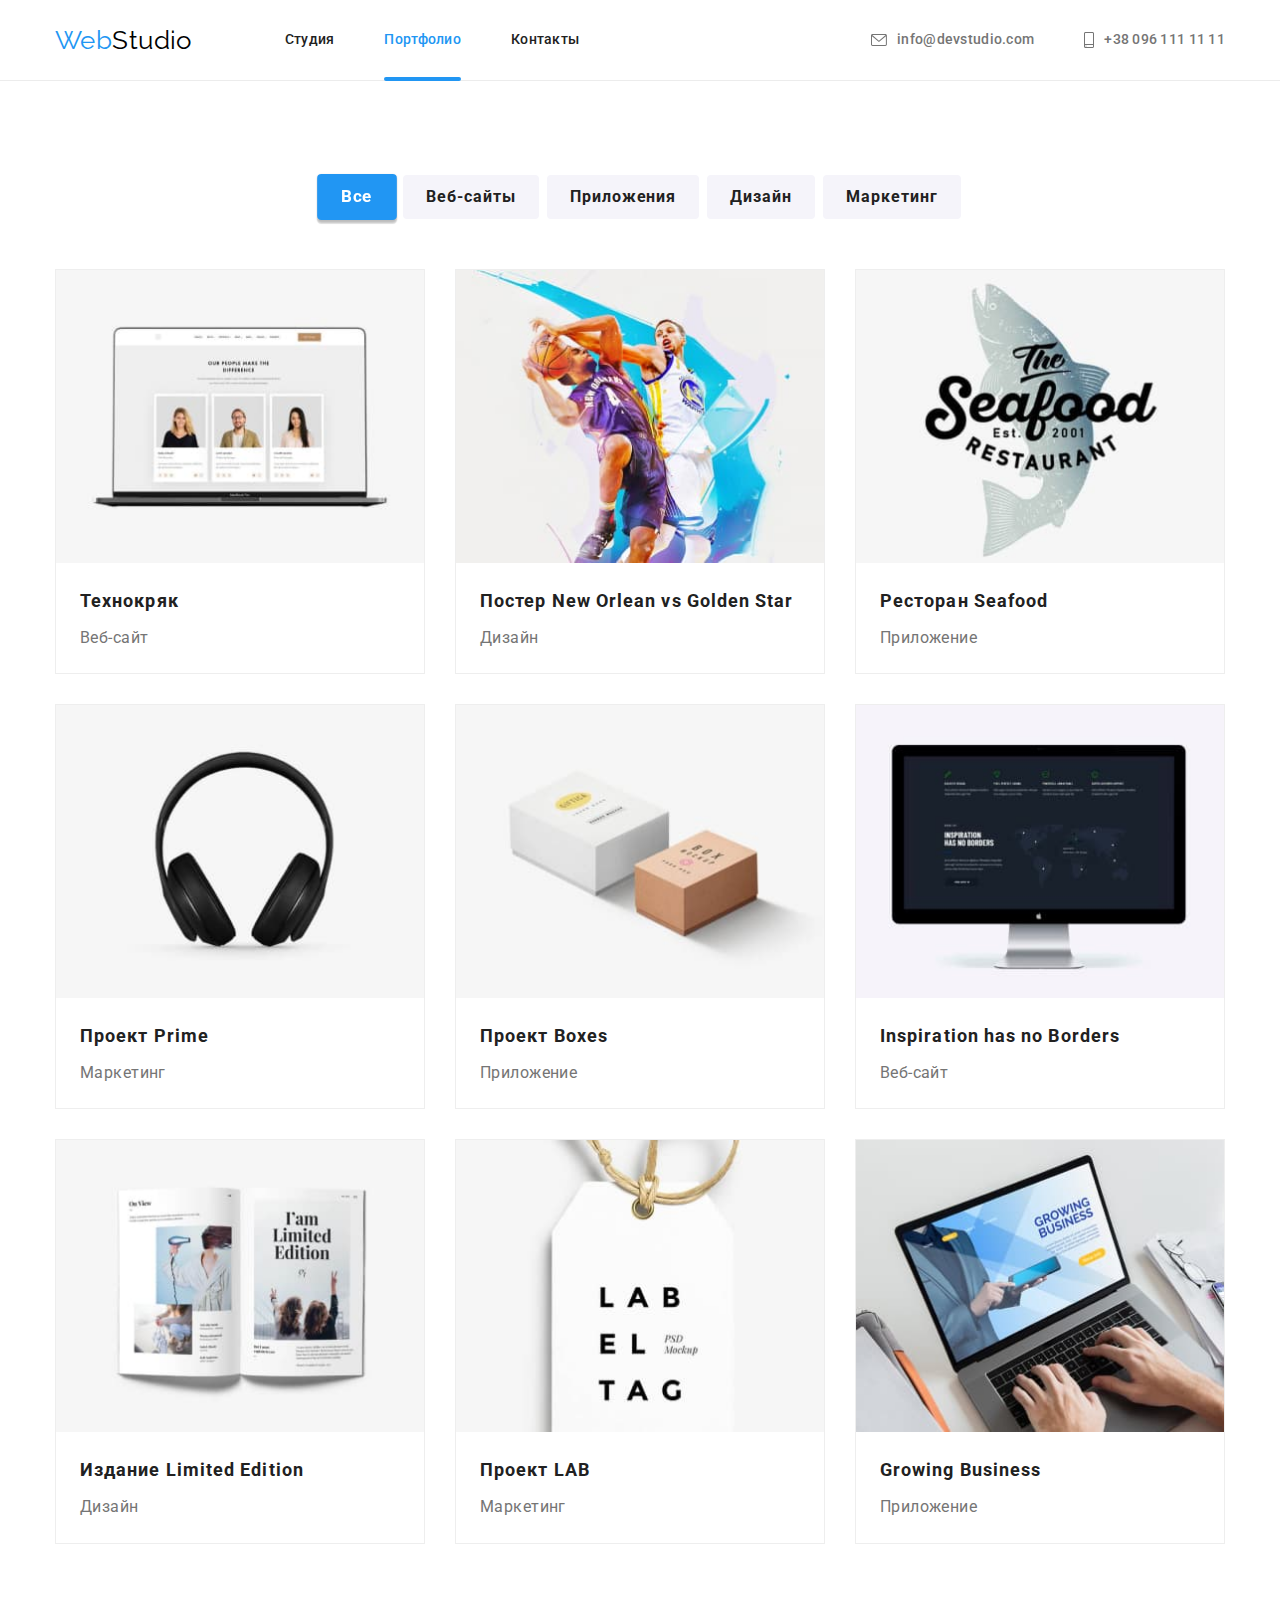
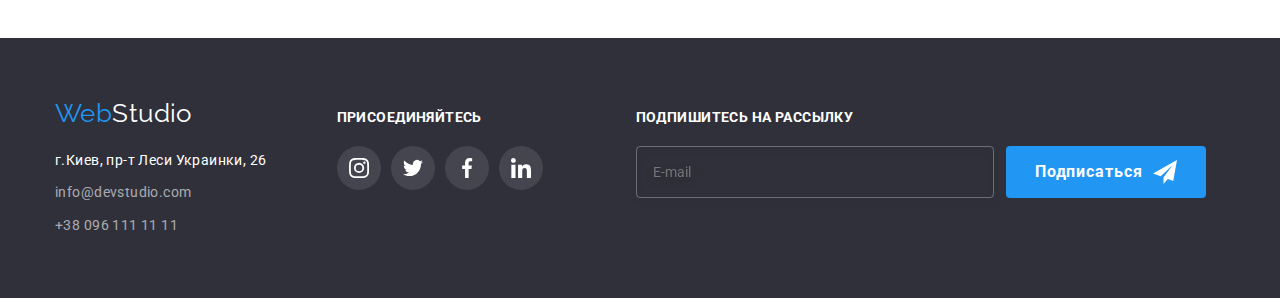
==== portfolio.html @ cf63a168 "Initial commit" ====
<!DOCTYPE html>
<html lang="ru">
  <head>
    <meta charset="UTF-8" />
    <meta http-equiv="X-UA-Compatible" content="IE=edge" />
    <meta name="viewport" content="width=device-width, initial-scale=1.0" />
    <title>Портфолио</title>
    <link rel="preconnect" href="https://fonts.googleapis.com" />
    <link rel="preconnect" href="https://fonts.gstatic.com" crossorigin />
    <link
      href="https://fonts.googleapis.com/css2?family=Raleway:wght@700&family=Roboto:wght@400;500;700;900&display=swap"
      rel="stylesheet"
    />
    <link
      rel="stylesheet"
      href="https://cdnjs.cloudflare.com/ajax/libs/modern-normalize/1.1.0/modern-normalize.min.css"
    />
    <link rel="stylesheet" href="./css/styles.css" />
  </head>

  <body>
    <!--Шапка сайта-->
    <header class="header">
      <div class="container main-block">
        <nav class="nav">
          <a href="" class="logo-header link">
            <span class="logo-web">Web</span>Studio
          </a>

          <ul class="site-nav list">
            <li class="item">
              <a href="./index.html" class="link header-link">Студия</a>
            </li>
            <li class="item">
              <a href="" class="link current header-link">Портфолио</a>
            </li>
            <li class="item">
              <a href="" class="link header-link">Контакты</a>
            </li>
          </ul>
        </nav>

        <ul class="contacts-header list">
          <li class="contacts-item item">
            <a href="mailto:info@devstudio.com" class="link">
              <svg class="icon-mailto" width="16" height="12">
                <use href="./images/icon-svg/icons.svg#icon-mailto"></use>
              </svg>

              info@devstudio.com</a
            >
          </li>
          <li class="contacts-item item">
            <a href="tel:+380961111111" class="link">
              <svg class="icon-smartphone" width="10" height="16">
                <use href="./images/icon-svg/icons.svg#icon-smartphone"></use>
              </svg>

              +38 096 111 11 11</a
            >
          </li>
        </ul>
      </div>
    </header>
    <!-- Main -->
    <main>
      <section class="section">
        <div class="container">
          <h1 class="visually-hidden">Портфолио</h1>
          <ul class="btn-list list">
            <li class="item">
              <button type="button" class="btn current">Все</button>
            </li>
            <li class="item">
              <button type="button" class="btn">Веб-сайты</button>
            </li>
            <li class="item">
              <button type="button" class="btn">Приложения</button>
            </li>
            <li class="item">
              <button type="button" class="btn">Дизайн</button>
            </li>
            <li class="item">
              <button type="button" class="btn">Маркетинг</button>
            </li>
          </ul>

          <ul class="work-list list">
            <li class="work-item">
              <a href="" class="link">
                <div class="work-thumb">
                  <img
                    src="./images/images-page2/img1.jpg"
                    alt="Изображение сайта на экране ноутбука"
                  />
                  <div class="thumb-text-box">
                    <p class="work-thumb-text">
                      Ресурс предлагает комплексные предложения с разным уровнем
                      функционала и сервисов. Все это позволит посетителю
                      получить исчерпывающие сведения о компании или частном
                      лице.
                    </p>
                  </div>
                </div>
                <h3 class="title">Технокряк</h3>
                <p class="text">Веб-сайт</p>
              </a>
            </li>
            <li class="work-item">
              <a href="" class="link">
                <div class="work-thumb">
                  <img
                    src="./images/images-page2/img2.jpg"
                    alt="Два парня играют в баскетбол"
                  />
                  <div class="thumb-text-box">
                    <p class="work-thumb-text">
                      Ресурс предлагает комплексные предложения с разным уровнем
                      функционала и сервисов. Все это позволит посетителю
                      получить исчерпывающие сведения о компании или частном
                      лице.
                    </p>
                  </div>
                </div>
                <h3 class="title">Постер New Orlean vs Golden Star</h3>
                <p class="text">Дизайн</p>
              </a>
            </li>
            <li class="work-item">
              <a href="" class="link">
                <div class="work-thumb">
                  <img
                    src="./images/images-page2/img3.jpg"
                    alt="Название ресторана на фоне рыбы"
                  />
                  <div class="thumb-text-box">
                    <p class="work-thumb-text">
                      Ресурс предлагает комплексные предложения с разным уровнем
                      функционала и сервисов. Все это позволит посетителю
                      получить исчерпывающие сведения о компании или частном
                      лице.
                    </p>
                  </div>
                </div>
                <h3 class="title">Ресторан Seafood</h3>
                <p class="text">Приложение</p>
              </a>
            </li>
            <li class="work-item">
              <a href="" class="link">
                <div class="work-thumb">
                  <img
                    src="./images/images-page2/img4.jpg"
                    alt="Картинка наушников"
                  />
                  <div class="thumb-text-box">
                    <p class="work-thumb-text">
                      Ресурс предлагает комплексные предложения с разным уровнем
                      функционала и сервисов. Все это позволит посетителю
                      получить исчерпывающие сведения о компании или частном
                      лице.
                    </p>
                  </div>
                </div>
                <h3 class="title">Проект Prime</h3>
                <p class="text">Маркетинг</p>
              </a>
            </li>
            <li class="work-item">
              <a href="" class="link">
                <div class="work-thumb">
                  <img src="./images/images-page2/img5.jpg" alt="Две коробки" />
                  <div class="thumb-text-box">
                    <p class="work-thumb-text">
                      Ресурс предлагает комплексные предложения с разным уровнем
                      функционала и сервисов. Все это позволит посетителю
                      получить исчерпывающие сведения о компании или частном
                      лице.
                    </p>
                  </div>
                </div>
                <h3 class="title">Проект Boxes</h3>
                <p class="text">Приложение</p>
              </a>
            </li>
            <li class="work-item">
              <a href="" class="link">
                <div class="work-thumb">
                  <img
                    src="./images/images-page2/img6.jpg"
                    alt="Изображение монитора"
                  />
                  <div class="thumb-text-box">
                    <p class="work-thumb-text">
                      Ресурс предлагает комплексные предложения с разным уровнем
                      функционала и сервисов. Все это позволит посетителю
                      получить исчерпывающие сведения о компании или частном
                      лице.
                    </p>
                  </div>
                </div>
                <h3 class="title">Inspiration has no Borders</h3>
                <p class="text">Веб-сайт</p>
              </a>
            </li>
            <li class="work-item">
              <a href="" class="link">
                <div class="work-thumb">
                  <img
                    src="./images/images-page2/img7.jpg"
                    alt="Книга в развернутом виде"
                  />
                  <div class="thumb-text-box">
                    <p class="work-thumb-text">
                      Ресурс предлагает комплексные предложения с разным уровнем
                      функционала и сервисов. Все это позволит посетителю
                      получить исчерпывающие сведения о компании или частном
                      лице.
                    </p>
                  </div>
                </div>
                <h3 class="title">Издание Limited Edition</h3>
                <p class="text">Дизайн</p>
              </a>
            </li>
            <li class="work-item">
              <a href="" class="link">
                <div class="work-thumb">
                  <img
                    src="./images/images-page2/img8.jpg"
                    alt="Картонная бирка"
                  />
                  <div class="thumb-text-box">
                    <p class="work-thumb-text">
                      Ресурс предлагает комплексные предложения с разным уровнем
                      функционала и сервисов. Все это позволит посетителю
                      получить исчерпывающие сведения о компании или частном
                      лице.
                    </p>
                  </div>
                </div>
                <h3 class="title">Проект LAB</h3>
                <p class="text">Маркетинг</p>
              </a>
            </li>
            <li class="work-item">
              <a href="" class="link">
                <div class="work-thumb">
                  <img
                    src="./images/images-page2/img9.jpg"
                    alt="Мужские руки набирают текст на клавиатуре компьютера"
                  />
                  <div class="thumb-text-box">
                    <p class="work-thumb-text">
                      Ресурс предлагает комплексные предложения с разным уровнем
                      функционала и сервисов. Все это позволит посетителю
                      получить исчерпывающие сведения о компании или частном
                      лице.
                    </p>
                  </div>
                </div>
                <h3 class="title">Growing Business</h3>
                <p class="text">Приложение</p>
              </a>
            </li>
          </ul>
        </div>
      </section>
    </main>
    <!--Подвал сайта-->

    <footer class="section footer">
      <div class="container footer-container">
        <div class="address-block">
          <a href="" class="logo-footer link"
            ><span class="logo-web">Web</span>Studio</a
          >

          <!-- ADDRESS -->

          <address>
            <ul class="address-list list">
              <li class="item address">
                <a
                  href="https://goo.gl/maps/piqngm7oDQpEDh6u6"
                  target="_blank"
                  rel="noopener nofollow noreferrer"
                  class="link"
                  >г.Киев, пр-т Леси Украинки, 26</a
                >
              </li>
              <li class="item contacts-footer">
                <a href="mailto:info@devstudio.com" class="link"
                  >info@devstudio.com</a
                >
              </li>
              <li class="item contacts-footer">
                <a href="tel:+380961111111" class="link">+38 096 111 11 11</a>
              </li>
            </ul>
          </address>
        </div>

        <!-- JOIN -->

        <div class="footer-box">
          <p class="footer-join">присоединяйтесь</p>
          <ul class="social-list list">
            <li class="social-item">
              <a
                href=""
                class="social-icon social-icon-bgc"
                aria-label="Ссылка на Instagram"
              >
                <svg class="icon icon-color">
                  <use href="./images/icon-svg/icons.svg#icon-instagram"></use>
                </svg>
              </a>
            </li>
            <li class="social-item">
              <a
                href=""
                class="social-icon social-icon-bgc"
                aria-label="Ссылка на Twitter"
              >
                <svg class="icon icon-color">
                  <use href="./images/icon-svg/icons.svg#icon-twitter"></use>
                </svg>
              </a>
            </li>
            <li class="social-item">
              <a
                href=""
                class="social-icon social-icon-bgc"
                aria-label="Ссылка на Facebook"
              >
                <svg class="icon icon-color">
                  <use href="./images/icon-svg/icons.svg#icon-facebook"></use>
                </svg>
              </a>
            </li>
            <li class="social-item">
              <a
                href=""
                class="social-icon social-icon-bgc"
                aria-label="Ссылка на Linkedin"
              >
                <svg class="icon icon-color">
                  <use href="./images/icon-svg/icons.svg#icon-linkedin"></use>
                </svg>
              </a>
            </li>
          </ul>
        </div>

        <!-- FORM -->

        <form class="form form-footer">
          <p class="footer-join">Подпишитесь на рассылку</p>
          <div class="form-footer-box">
            <label class="form-footer-label"></label>
            <input
              class="form-footer-input"
              type="email"
              name="email"
              placeholder="E-mail"
            />
            <button type="submit" class="button form-footer-button">
              Подписаться
              <svg class="form-footer-icon" width="24" height="24">
                <use href="./images/icon-svg/icons.svg#icon-telegram"></use>
              </svg>
            </button>
          </div>
        </form>
      </div>
    </footer>

    <!-- MODAL WINDOW -->

    <div class="backdrop is-hidden" data-modal>
      <div class="modal">
        <button data-modal-close class="modal-button">
          <svg class="modal-button-icon" width="18" height="18">
            <use href="./images/icon-svg/icons.svg#icon-close-black"></use>
          </svg>
        </button>
        <h2 class="modal-subtitle">Оставьте свои данные, мы вам перезвоним</h2>
        <form class="form form-registration">
          <div class="form-field">
            <label class="form-field-label" for="name"
              ><span class="form-field-span">Имя</span>
            </label>
            <div class="form-input-box">
              <input
                class="form-field-input"
                type="text"
                id="name"
                name="name"
              />
              <span class="form-input-icon">
                <svg width="18" height="18">
                  <use href="./images/icon-svg/icons.svg#icon-person"></use>
                </svg>
              </span>
            </div>
          </div>

          <div class="form-field">
            <label class="form-field-label" for="tel"
              ><span class="form-field-span">Телефон</span>
            </label>
            <div class="form-input-box">
              <input
                class="form-field-input"
                type="tel"
                id="tel"
                name="telephone"
              />
              <span class="form-input-icon">
                <svg width="18" height="18">
                  <use href="./images/icon-svg/icons.svg#icon-phone"></use>
                </svg>
              </span>
            </div>
          </div>

          <div class="form-field">
            <label class="form-field-label" for="email"
              ><span class="form-field-span">Почта</span>
            </label>
            <div class="form-input-box">
              <input
                class="form-field-input"
                type="email"
                id="email"
                name="email"
              />
              <span class="form-input-icon">
                <svg width="18" height="18">
                  <use href="./images/icon-svg/icons.svg#icon-email"></use>
                </svg>
              </span>
            </div>
          </div>

          <div class="form-field form-field-message">
            <label class="form-field-label" for="message">
              <span class="form-field-span">Комментарий</span>
            </label>
            <textarea
              class="form-field-textarea"
              id="messade"
              name="message"
              placeholder="Введите текст"
            ></textarea>
          </div>

          <div class="form-field-adreement">
            <input
              class="input"
              id="agreement"
              type="checkbox"
              value="agreement"
              name="agreement"
            />
            <label class="form-field-label" for="agreement">
              <span class="form-field-span" class="modal-form-agreement"
                >Соглашаюсь с рассылкой и принимаю
                <a href="" class="form-field-label-link">Условия договора</a>
              </span>
            </label>
          </div>

          <button type="submit" class="button form-registration-button">
            Отправить
          </button>
        </form>
      </div>
    </div>

    <script src="./js/form.js"></script>
  </body>
</html>
---- css/styles.css ----
/* Основной цвет текста #212121 */
/* Цвет логотипа черный #000000
Синий #2196F3 */
/* Вторичный цвет текста #757575 */
/* Акцентный цвет синий #2196F3 */
/* Белый цвет #FFFFFF */
/* Цвет номера и мейла в футере rgb(255, 255, 255, 0.6); */
/* Цвет бекграунда для button #F5F4FA */
/* Фон для главной секции страницы и футера #2F303A */
/* Бэкграунд цвет страницы #FFFFFF */
/* бэкграунд цвет секции Наша команда #F5F4FA */
html {
  box-sizing: border-box;
}
*,
*::after,
*::before {
  box-sizing: inherit;
}
/* Стили для обнуления верхних отступов у элементов */
h1,
h2,
h3,
h4,
h5,
h6,
p {
  margin-top: 0;
}

/* Класс для обнуления базовых свойств у списков (ul) */

.list {
  list-style: none;
  padding-left: 0;
  margin: 0;
}

/* Класс для обнуления базовых свойств у ссылок */

.link {
  text-decoration: none;
  color: inherit;
}

/* Свойства для корректного отображения картинок */

img {
  display: block;
  max-width: 100%;
  height: auto;
}

/* Свойства для обнуления курсива у address */

address {
  font-style: normal;
}

:root {
  --animation-timing-function: cubic-bezier(0.4, 0, 0.2, 1);
  --primary-text-color: #212121;
  --secondary-color: #757575;
  --accent-color: #2196f3;
  --primary-white-color: #ffffff;
  --color-logo: #000000;
  --bgc-accent: #2f303a;
  --background-color: #f5f4fa;
  --border-color: #eeeeee;
  --border-color-header: #ececec;
}

body {
  color: var(--primary-text-color);
  background-color: var(--primary-white-color);
  font-family: Roboto, sans-serif;
  font-size: 14px;
  letter-spacing: 0.03em;
}

.container {
  margin: 0 auto;
  width: 1200px;
  padding: 0 15px;
}

.section {
  padding-bottom: 94px;
  padding-top: 94px;
}

.section.no-padding {
  padding-top: 0;
}

/* header */

.header {
  border-bottom: 1px solid var(--border-color-header);
}

.main-block {
  display: flex;
  align-items: center;
}
/*Логотип*/

.logo-header {
  margin-right: 93px;
  color: var(--color-logo);
  font-family: Raleway, sans-serif;
  font-size: 26px;
  line-height: 1.19;
}

.logo-web {
  color: var(--accent-color);
}

/*Навигация*/

.nav {
  display: flex;
  align-items: center;
}

.site-nav {
  display: flex;
}

.site-nav .item + .item {
  margin-left: 50px;
}

.site-nav .link {
  display: block;
  padding-top: 32px;
  padding-bottom: 32px;

  color: var(--primary-text-color);
  font-weight: 500;
  line-height: 1.14;
  letter-spacing: 0.02em;
}

.site-nav .link.current {
  color: var(--accent-color);
}

.site-nav a:hover,
.site-nav a:focus {
  color: var(--accent-color);
}

.link.header-link {
  position: relative;
}

.header-link::after {
  position: absolute;
  content: "";
  width: 100%;
  height: 4px;
  bottom: -1px;
  left: 0;

  background: #2196f3;
  border-radius: 2px;

  transform: scaleX(0);
  opacity: 0;
  transition: opacity 250ms var(--animation-timing-function),
    transform 500ms var(--animation-timing-function);
}

.header-link:hover::after {
  opacity: 1;
  transform: scaleX(1);
}

.current.header-link::after {
  opacity: 1;
  transform: scaleX(1);
}

/*Контакты*/

.contacts-header {
  display: flex;
  margin-left: auto;
}

.contacts-item {
  display: flex;
  align-items: center;

  color: rgba(117, 117, 117, 1);
}

.contacts-item .link {
  gap: 10px;
  display: inline-flex;
  align-items: center;
  padding-top: 32px;
  padding-bottom: 32px;

  color: currentColor;
  font-weight: 500;
  line-height: 1.14;
  letter-spacing: 0.02em;

  transition: color 250ms var(--animation-timing-function);
}

.contacts-item .link:hover,
.contacts-item .link:focus {
  color: var(--accent-color);
}

.icon-mailto,
.icon-smartphone {
  fill: currentColor;
}

.contacts-header .item + .item {
  margin-left: 50px;
}

/* Hero */

.hero,
.footer {
  background-color: var(--bgc-accent);
}

.hero {
  padding-top: 200px;
  padding-bottom: 200px;

  text-align: center;

  height: 600px;
  max-width: 1600px;
  margin-left: auto;
  margin-right: auto;
  background-image: linear-gradient(
      to right,
      rgba(47, 48, 58, 0.4),
      rgba(47, 48, 58, 0.4)
    ),
    url("../images/images-page1/img8.jpg");
  background-position: center;
  background-size: cover;
  background-repeat: no-repeat;
}

.hero-title {
  width: 696px;
  margin-left: auto;
  margin-right: auto;
  margin-bottom: 30px;

  color: var(--primary-white-color);
  font-weight: 900;
  font-size: 44px;
  line-height: 1.4;
  text-align: center;
  letter-spacing: 0.06em;
  text-transform: uppercase;
}

.button,
.btn {
  display: inline-flex;
  align-items: center;

  padding: 10px 32px;
  border-radius: 4px;
  border: 1px solid transparent;
  box-shadow: 0px 4px 4pxrgba (0, 0, 0, 0.15);

  background-color: var(--accent-color);
  color: var(--primary-white-color);
  font-family: inherit;
  font-weight: 700;
  font-size: 16px;
  line-height: 1.9;
  text-align: center;
  letter-spacing: 0.06em;
  cursor: pointer;

  transform: scale(1);
  transition: transform 250ms var(--animation-timing-function);
}

.button:hover,
.button:focus {
  transform: scale(1.05);
}

/* Features */

.features-list {
  display: flex;
}

.icon-box {
  display: flex;
  justify-content: center;
  align-items: center;
  margin-bottom: 30px;

  height: 120px;

  background-color: var(--background-color);
}

.icon-features {
  width: 70px;
  height: 70px;
}

.features-list .item + .item {
  margin-left: 30px;
}

.features-list .title {
  margin-bottom: 10px;

  color: var(--primary-text-color);
  font-size: 14px;
  line-height: 1.14;
  text-transform: uppercase;
}

.features-list .text {
  color: var(--secondary-color);
  line-height: 1.7;
}

/* Team */

.job-list {
  display: flex;
}
.job-item {
  position: relative;
}

.job-item + .job-item {
  margin-left: 30px;
}

.section.bgc {
  background-color: var(--background-color);
}

.section-title {
  margin-bottom: 50px;

  font-size: 36px;
  line-height: 1.16;
  text-align: center;
}

.job-subtitle {
  position: absolute;
  bottom: 0;
  left: 0;
  width: 100%;
  margin: 0 auto;
  padding-top: 27px;
  padding-bottom: 27px;

  font-weight: 700;
  font-size: 14px;
  line-height: 1.14;
  text-align: center;
  letter-spacing: 0.03em;
  text-transform: uppercase;

  color: var(--primary-white-color);
  background-color: rgba(47, 48, 58, 0.8);
}

/* НАША КОМАНДА*/

.team-list {
  display: flex;
}

.team-list .item + .item {
  margin-left: 30px;
}

.team-list .item {
  background-color: var(--primary-white-color);
  box-shadow: 0px 2px 1px 0px rgba(0, 0, 0, 0.2),
    0px 1px 1px 0px rgba(0, 0, 0, 0.14), 0px 1px 3px 0px rgba(0, 0, 0, 0.12);
  border-radius: 0px 0px 4px 4px;
}

.team-box {
  padding: 30px 32px;
  text-align: center;
}

.team-list .title {
  margin-bottom: 10px;

  color: var(--primary-text-color);
  font-weight: 500;
  font-size: 16px;
  line-height: 1.18;
}

.team-list .text {
  margin-bottom: 16px;

  color: var(--secondary-color);
  font-size: 16px;
  line-height: 1.18;
}

/* Social networks */

.social-list {
  display: flex;
}

.social-item {
  width: 44px;
  height: 44px;
}

.social-icon {
  display: flex;
  justify-content: center;
  align-items: center;
  width: 100%;
  height: 100%;

  border-radius: 50%;
  background-color: var(--primary-white-color);
  color: #afb1b8;

  transition: color 250ms var(--animation-timing-function),
    background-color 250ms var(--animation-timing-function);
}

.social-icon:hover,
.social-icon:focus {
  color: var(--primary-white-color);
  background-color: var(--accent-color);
}

.icon {
  fill: currentColor;
  width: 20px;
  height: 20px;
}

.social-icon-bgc {
  color: var(--primary-white-color);
  background-color: rgb(255, 255, 255, 0.1);
}

.icon.icon-color {
  fill: currentColor;
}

.social-list .social-item + .social-item {
  margin-left: 10px;
}

/*Clients*/

.clients-list {
  display: flex;
}

.clients-item {
  display: inline-flex;
  justify-content: center;
  align-items: center;
  width: 170px;
  height: 92px;

  border: 1px solid #afb1b8;
  border-radius: 4px;
  color: #afb1b8;
  transform: scale(1, 1);

  transition: color 250ms var(--animation-timing-function),
    background-color 250ms var(--animation-timing-function),
    transform 250ms var(--animation-timing-function);
}

.clients-item:hover,
.clients-item:focus {
  color: var(--accent-color);
  border-color: var(--accent-color);
  transform: scale(1.1, 1.1);
}

.clients-icon {
  display: flex;
  justify-content: center;
  align-items: center;

  color: currentColor;
  width: 106px;
  height: 60px;
}

.client {
  fill: currentColor;
}

.clients-list .clients-item + .clients-item {
  margin-left: 30px;
}

/* Work */

.btn {
  background-color: var(--background-color);
  color: var(--primary-text-color);
}

.btn-list {
  display: flex;
  justify-content: center;
  margin-bottom: 50px;
}

.btn-list .item + .item {
  margin-left: 8px;
}

.btn {
  padding: 6px 22px;
  transition: box-shadow 250ms var(--animation-timing-function),
    color 250ms var(--animation-timing-function),
    background-color 250ms var(--animation-timing-function);
}

.btn.current,
.btn:hover,
.btn:focus {
  box-shadow: 0px 2px 2px 0px rgba(0, 0, 0, 0.12),
    0px 1px 2px 0px rgba(0, 0, 0, 0.08), 0px 3px 1px 0px rgba(0, 0, 0, 0.1);
  background-color: var(--accent-color);
  color: var(--primary-white-color);
  transform: scale(1.05);
}

.work-list {
  display: flex;
  flex-wrap: wrap;
  gap: 30px;
}

.work-item {
  width: calc((100% - 60px) / 3);

  background-color: var(--primary-white-color);
  border: 1px solid var(--border-color);

  transition: background-color 250ms var(--animation-timing-function),
    border 250ms var(--animation-timing-function);
}

.work-item:hover,
.work-item:focus {
  box-shadow: 1px 4px 6px 0 rgba(0, 0, 0, 0.16), 0 4px 4px 0 rgba(0, 0, 0, 0.06),
    0 1px 1px 0 rgba(0, 0, 0, 0.12);
}

.work-list .title {
  padding-top: 20px;
  padding-left: 24px;
  margin-bottom: 4px;

  color: var(--primary-text-color);
  font-size: 18px;
  line-height: 2;
  letter-spacing: 0.06em;
}

.work-list .text {
  padding-bottom: 20px;
  padding-left: 24px;
  margin-bottom: 0;

  color: var(--secondary-color);
  font-size: 16px;
  line-height: 1.9;
}

.work-thumb {
  position: relative;
  overflow: hidden;
}

.thumb-text-box {
  position: absolute;
  bottom: 0;
  left: 0;

  width: 100%;
  height: 100%;
  display: flex;
  justify-content: center;
  align-items: center;
  background: rgba(33, 150, 243, 0.9);

  opacity: 0;
  transform: translateY(100%);

  transition: opacity 250ms var(--animation-timing-function),
    transform 250ms var(--animation-timing-function);
}

.work-item:hover .thumb-text-box {
  opacity: 1;
  transform: translateY(0);
}

.work-thumb-text {
  margin-bottom: 0;
  padding: 63px 24px;
  font-size: 18px;
  line-height: 1.5;
  letter-spacing: 0.03em;

  color: var(--primary-white-color);
}

/* Footer */

.footer {
  padding-top: 60px;
  padding-bottom: 60px;
}

.footer-container {
  display: flex;
  justify-content: flex-start;
  align-items: flex-start;
}

.address-block {
  display: inline-block;
  margin-right: 70px;
}

.logo-footer {
  color: var(--primary-white-color);
  font-family: Raleway, sans-serif;
  font-size: 26px;
  line-height: 1.19;
}

.logo-footer {
  display: block;
  margin-bottom: 20px;
}

.address .link {
  color: var(--primary-white-color);
  line-height: 1.7;
}

.contacts-footer a {
  color: rgb(255, 255, 255, 0.6);
  font-style: normal;
  line-height: 1.7;
}

.address-list .item {
  display: block;
}

.address-list .item:not(:last-child) {
  margin-bottom: 9px;
}

/* JOIN */

.footer-box {
  display: inline-block;
  margin-right: 93px;
}

.footer-join {
  padding-top: 12px;
  margin-bottom: 20px;
  font-weight: 700;
  font-size: 14px;
  line-height: 1.14;
  letter-spacing: 0.03em;
  text-transform: uppercase;

  color: var(--primary-white-color);
}

/* FOOTER FORM */

.form-footer {
  display: inline-flex;
  flex-direction: column;
}

.form-footer-box {
  display: flex;
  margin-left: auto;
}

.form-footer-input {
  width: 358px;
  padding: 15px 16px;
  margin-right: 12px;

  font: inherit;
  color: rgba(255, 255, 255, 0.6);
  background-color: transparent;
  border: 1px solid rgba(255, 255, 255, 0.3);
  border-radius: 4px;
  filter: drop-shadow(0px 4px 4px rgba(0, 0, 0, 0.15));
  outline: transparent;
  translate: border 250ms var(--animation-timing-function);
}

.form-footer-input:focus {
  border-color: var(--accent-color);
}

.form-footer-button {
  padding: 10px 28px;
  gap: 10px;
}

.form-footer-icon {
  fill: currentColor;
}

/* MODAL WINDOW AND FORM */

.backdrop {
  position: fixed;
  top: 0;
  left: 0;
  width: 100%;
  height: 100%;

  background-color: rgba(0, 0, 0, 0.2);
}

.backdrop.is-hidden {
  opacity: 0;
  pointer-events: none;
}

.modal {
  position: relative;
  top: 50%;
  left: 50%;
  transform: translate(-50%, -50%);

  width: 528px;
  height: 581px;
  padding: 40px;

  background-color: var(--primary-white-color);
}

.modal-button {
  position: absolute;
  top: 8px;
  right: 8px;

  display: flex;
  justify-content: center;
  align-items: center;
  width: 30px;
  height: 30px;

  color: var(--primary-text-color);
  background: #ffffff;
  border: 1px solid rgba(0, 0, 0, 0.1);
  border-radius: 50%;
  cursor: pointer;

  transform: scale(1);
  transition: color 250ms var(--animation-timing-function),
    transform 250ms var(--animation-timing-function);
}

.modal-button:hover {
  color: var(--accent-color);
  transform: scale(1.05);
}

.modal-button-icon {
  fill: currentColor;
}

.modal-subtitle {
  font-weight: 700;
  font-size: 20px;
  line-height: 1.15;
  text-align: center;
  letter-spacing: 0.03em;

  color: var(--primary-text-color);
}

.form-registration {
  display: flex;
  flex-direction: column;
  width: 448px;
  margin-left: auto;
  margin-right: auto;
}

.form-field {
  display: flex;
  flex-direction: column;
  margin-bottom: 10px;
}

.form-field-label {
  margin-bottom: 4px;
}

.form-field-label:last-child {
  margin-bottom: 0;
}
.form-input-box {
  position: relative;
}

.form-field-input {
  width: 100%;

  padding: 11px 12px 11px 42px;
  font: inherit;
  border: 1px solid rgba(33, 33, 33, 0.2);
  border-radius: 4px;
  cursor: pointer;

  transform: border 250ms var(--animation-timing-function);
}

.form-field-input:focus {
  outline: transparent;
  border-color: var(--accent-color);
}

.form-field-input:focus + .form-input-icon {
  fill: var(--accent-color);
}

.form-input-icon {
  position: absolute;
  top: 50%;
  left: 15px;
  transform: translateY(-50%);
}

.form-field-span {
  font-size: 12px;
  line-height: 1.16;
  letter-spacing: 0.01em;

  color: var(--secondary-color);
  cursor: pointer;
}

.form-field-message {
  margin-bottom: 20px;
}

.form-field-textarea::placeholder {
  font-size: 14px;
  line-height: 1.14;
  letter-spacing: 0.01em;
  color: rgba(117, 117, 117, 0.5);
}

.form-field-textarea {
  height: 120px;
  padding: 12px 16px;
  font: inherit;
  border: 1px solid rgba(33, 33, 33, 0.2);
  border-radius: 4px;

  resize: none;

  transform: border 250ms var(--animation-timing-function);
}

.form-field-textarea:focus {
  outline: transparent;
  border-color: var(--accent-color);
}

.form-field-label-link {
  color: var(--accent-color);
}

.form-field-agreement {
  margin-bottom: 30px;
}

.checkbox:checked + .custom-checkbox {
  outline-color: var(--accent-color);
  background-color: var(--accent-color);
}

.label-agreement {
  display: inline-flex;
  gap: 10px;
}

.custom-checkbox {
  width: 16px;
  height: 15px;

  outline: 2px solid var(--primary-text-color);
  outline-offset: -2px;
  border-radius: 2px;
}

.form-registration-button {
  margin: 0 auto;
  padding: 10px 55px;
}

/* Скрытый заголовок */

.visually-hidden {
  position: absolute;
  width: 1px;
  height: 1px;
  margin: -1px;
  border: 0;
  padding: 0;
  white-space: nowrap;
  clip-path: inset(100%);
  clip: rect(0 0 0 0);
  overflow: hidden;
}
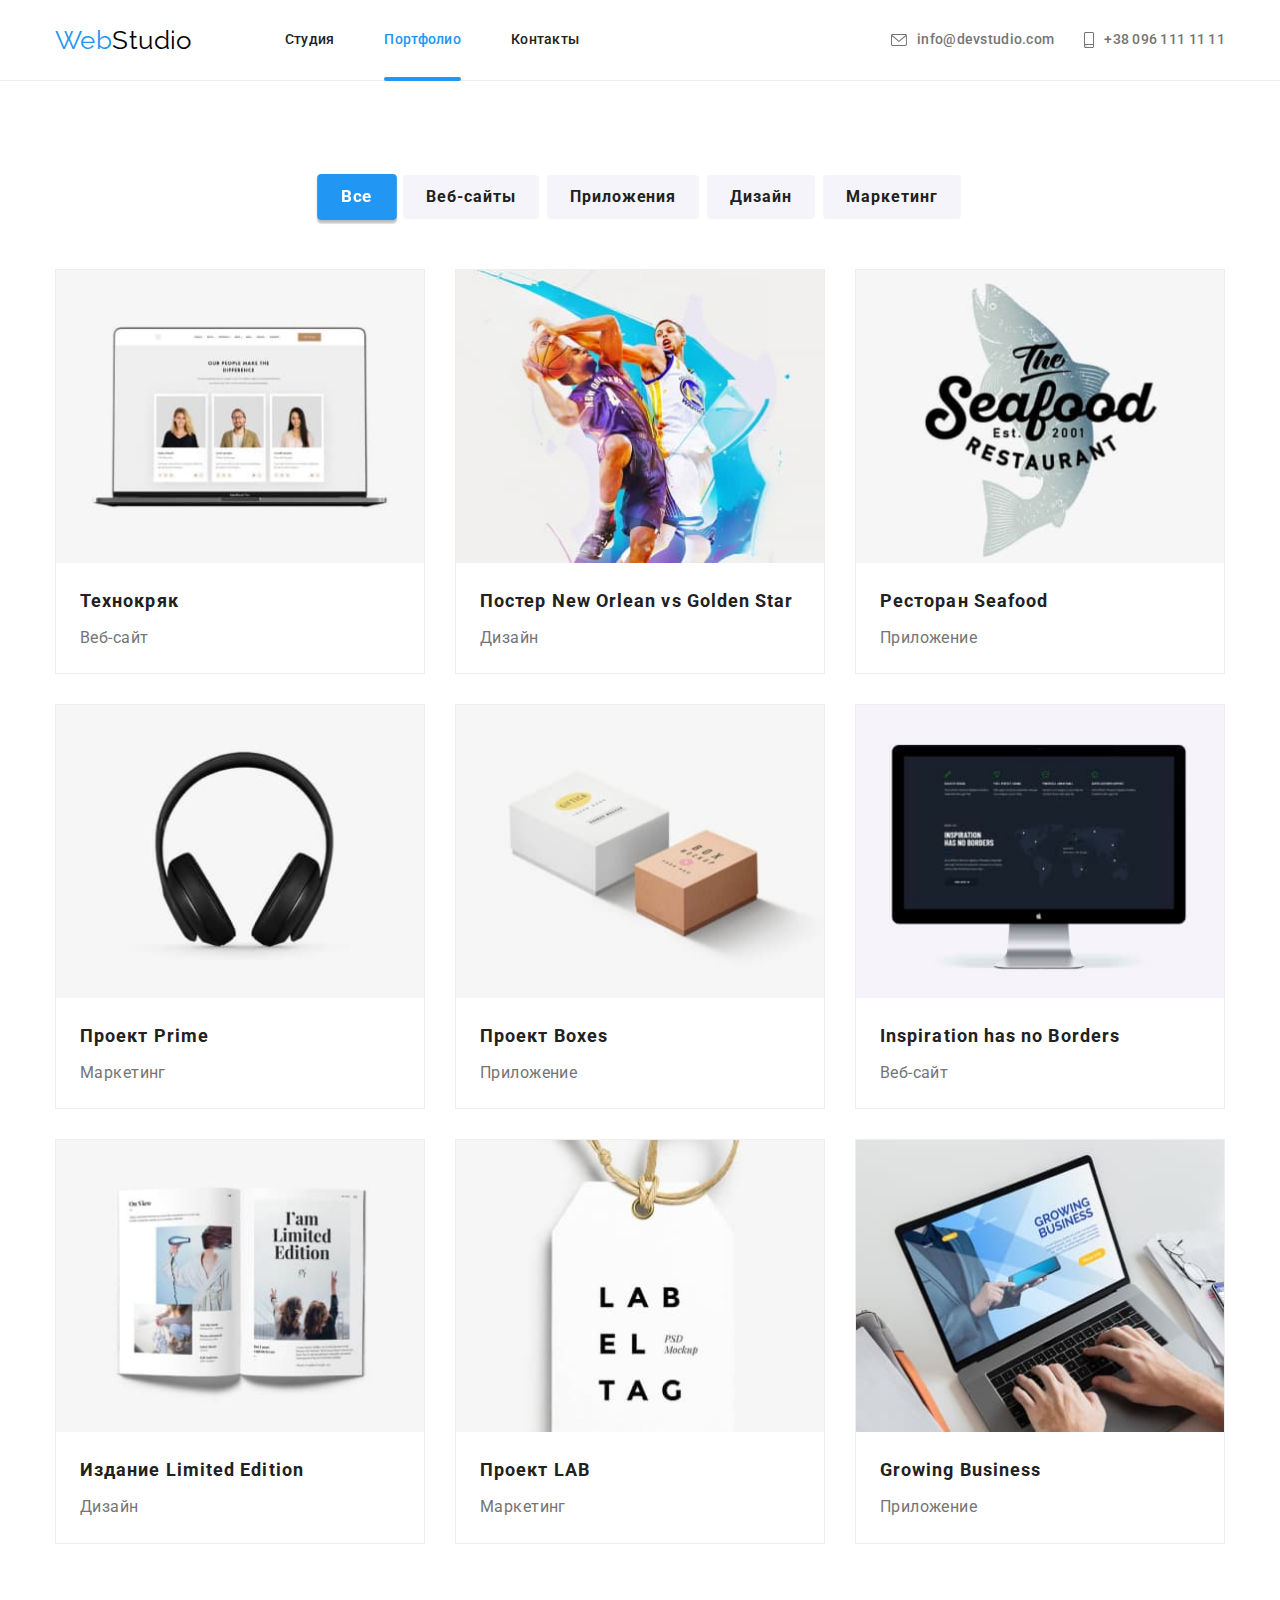
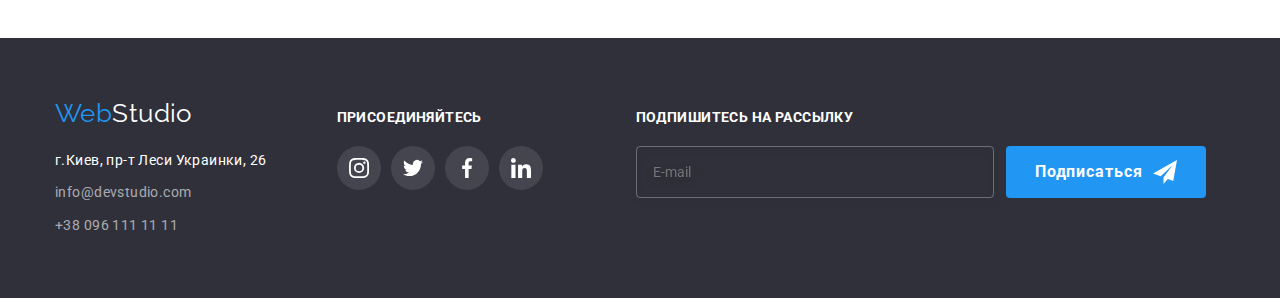
==== commit 434d5b1b: "change class names in header" ====
--- a/portfolio.html
+++ b/portfolio.html
@@ -18,50 +18,58 @@
     <link rel="stylesheet" href="./css/styles.css" />
   </head>
 
-  <body>
-    <!--Шапка сайта-->
-    <header class="header">
-      <div class="container main-block">
-        <nav class="nav">
-          <a href="" class="logo-header link">
-            <span class="logo-web">Web</span>Studio
-          </a>
-
-          <ul class="site-nav list">
-            <li class="item">
-              <a href="./index.html" class="link header-link">Студия</a>
-            </li>
-            <li class="item">
-              <a href="" class="link current header-link">Портфолио</a>
-            </li>
-            <li class="item">
-              <a href="" class="link header-link">Контакты</a>
-            </li>
-          </ul>
-        </nav>
-
-        <ul class="contacts-header list">
-          <li class="contacts-item item">
-            <a href="mailto:info@devstudio.com" class="link">
-              <svg class="icon-mailto" width="16" height="12">
-                <use href="./images/icon-svg/icons.svg#icon-mailto"></use>
-              </svg>
-
-              info@devstudio.com</a
-            >
-          </li>
-          <li class="contacts-item item">
-            <a href="tel:+380961111111" class="link">
-              <svg class="icon-smartphone" width="10" height="16">
-                <use href="./images/icon-svg/icons.svg#icon-smartphone"></use>
-              </svg>
-
-              +38 096 111 11 11</a
-            >
-          </li>
-        </ul>
-      </div>
-    </header>
+  <!--HEADER-->
+
+  <header class="header">
+   <div class="container header-container">
+     <!--navigation-->
+
+     <nav class="nav">
+       <!--logo-->
+
+       <a href="" class="logo header__logo link">
+         <span class="logo__first-word">Web</span>Studio
+       </a>
+
+       <ul class="nav__list list">
+         <li class="nav__item">
+           <a href="./index.html" class="link nav__link ">Студия</a>
+         </li>
+         <li class="nav__item">
+           <a href="" class="link nav__link nav--current">Портфолио</a>
+         </li>
+         <li class="nav__item">
+           <a href="" class="link nav__link">Контакты</a>
+         </li>
+       </ul>
+     </nav>
+     <!--contacts-->
+
+     <ul class="contacts header-contacts__list list">
+       <li class="header-contacts__item item">
+         <a
+           href="mailto:info@devstudio.com"
+           class="header-contacts__link link"
+         >
+           <svg class="header-contacts__icon" width="16" height="12">
+             <use href="./images/icon-svg/icons.svg#icon-mailto"></use>
+           </svg>
+
+           info@devstudio.com</a
+         >
+       </li>
+       <li class="header-contacts__item item">
+         <a href="tel:+380961111111" class="header-contacts__link link">
+           <svg class="header-contacts__icon" width="10" height="16">
+             <use href="./images/icon-svg/icons.svg#icon-smartphone"></use>
+           </svg>
+
+           +38 096 111 11 11</a
+         >
+       </li>
+     </ul>
+   </div>
+ </header>
     <!-- Main -->
     <main>
       <section class="section">
@@ -273,7 +281,7 @@
       <div class="container footer-container">
         <div class="address-block">
           <a href="" class="logo-footer link"
-            ><span class="logo-web">Web</span>Studio</a
+            ><span class="logo__first-word">Web</span>Studio</a
           >
 
           <!-- ADDRESS -->
--- a/css/styles.css
+++ b/css/styles.css
@@ -93,46 +93,49 @@
   padding-top: 0;
 }
 
-/* header */
+/*     HEADER     */
 
 .header {
   border-bottom: 1px solid var(--border-color-header);
 }
 
-.main-block {
-  display: flex;
-  align-items: center;
-}
-/*Логотип*/
-
-.logo-header {
+.header-container {
+  display: flex;
+  align-items: center;
+}
+
+/*   logo   */
+
+.header__logo {
   margin-right: 93px;
   color: var(--color-logo);
+}
+
+.logo {
   font-family: Raleway, sans-serif;
   font-size: 26px;
   line-height: 1.19;
 }
 
-.logo-web {
+.logo__first-word {
   color: var(--accent-color);
 }
 
-/*Навигация*/
+/*   navigation    */
 
 .nav {
   display: flex;
   align-items: center;
 }
 
-.site-nav {
-  display: flex;
-}
-
-.site-nav .item + .item {
-  margin-left: 50px;
-}
-
-.site-nav .link {
+.nav__list {
+  display: flex;
+  gap: 50px;
+}
+
+.nav__link {
+  position: relative;
+
   display: block;
   padding-top: 32px;
   padding-bottom: 32px;
@@ -143,20 +146,12 @@
   letter-spacing: 0.02em;
 }
 
-.site-nav .link.current {
+.nav__link:hover,
+.nav__link:focus {
   color: var(--accent-color);
 }
 
-.site-nav a:hover,
-.site-nav a:focus {
-  color: var(--accent-color);
-}
-
-.link.header-link {
-  position: relative;
-}
-
-.header-link::after {
+.nav__link::after {
   position: absolute;
   content: "";
   width: 100%;
@@ -173,60 +168,63 @@
     transform 500ms var(--animation-timing-function);
 }
 
-.header-link:hover::after {
+.nav__link:hover::after {
   opacity: 1;
   transform: scaleX(1);
 }
 
-.current.header-link::after {
+.nav--current {
+  color: var(--accent-color);
+}
+
+.nav--current::after {
   opacity: 1;
   transform: scaleX(1);
 }
 
-/*Контакты*/
-
-.contacts-header {
-  display: flex;
-  margin-left: auto;
-}
-
-.contacts-item {
-  display: flex;
-  align-items: center;
-
-  color: rgba(117, 117, 117, 1);
-}
-
-.contacts-item .link {
-  gap: 10px;
-  display: inline-flex;
-  align-items: center;
-  padding-top: 32px;
-  padding-bottom: 32px;
-
-  color: currentColor;
+/*   contacts   */
+
+.contacts {
   font-weight: 500;
   line-height: 1.14;
   letter-spacing: 0.02em;
+}
+
+.header-contacts__list {
+  display: flex;
+  align-items: center;
+  gap: 30px;
+
+  margin-left: auto;
+}
+
+.header-contacts__item {
+  display: flex;
+  align-items: center;
+
+  color: rgba(117, 117, 117, 1);
+}
+
+.header-contacts__link {
+  display: inline-flex;
+  align-items: center;
+  gap: 10px;
+  padding-top: 32px;
+  padding-bottom: 32px;
 
   transition: color 250ms var(--animation-timing-function);
 }
 
-.contacts-item .link:hover,
-.contacts-item .link:focus {
+.header-contacts__item:hover,
+.header-contacts__item:focus {
   color: var(--accent-color);
 }
 
-.icon-mailto,
-.icon-smartphone {
+.header-contacts__icon {
   fill: currentColor;
 }
 
-.contacts-header .item + .item {
-  margin-left: 50px;
-}
-
-/* Hero */
+/* HERO */
 
 .hero,
 .footer {
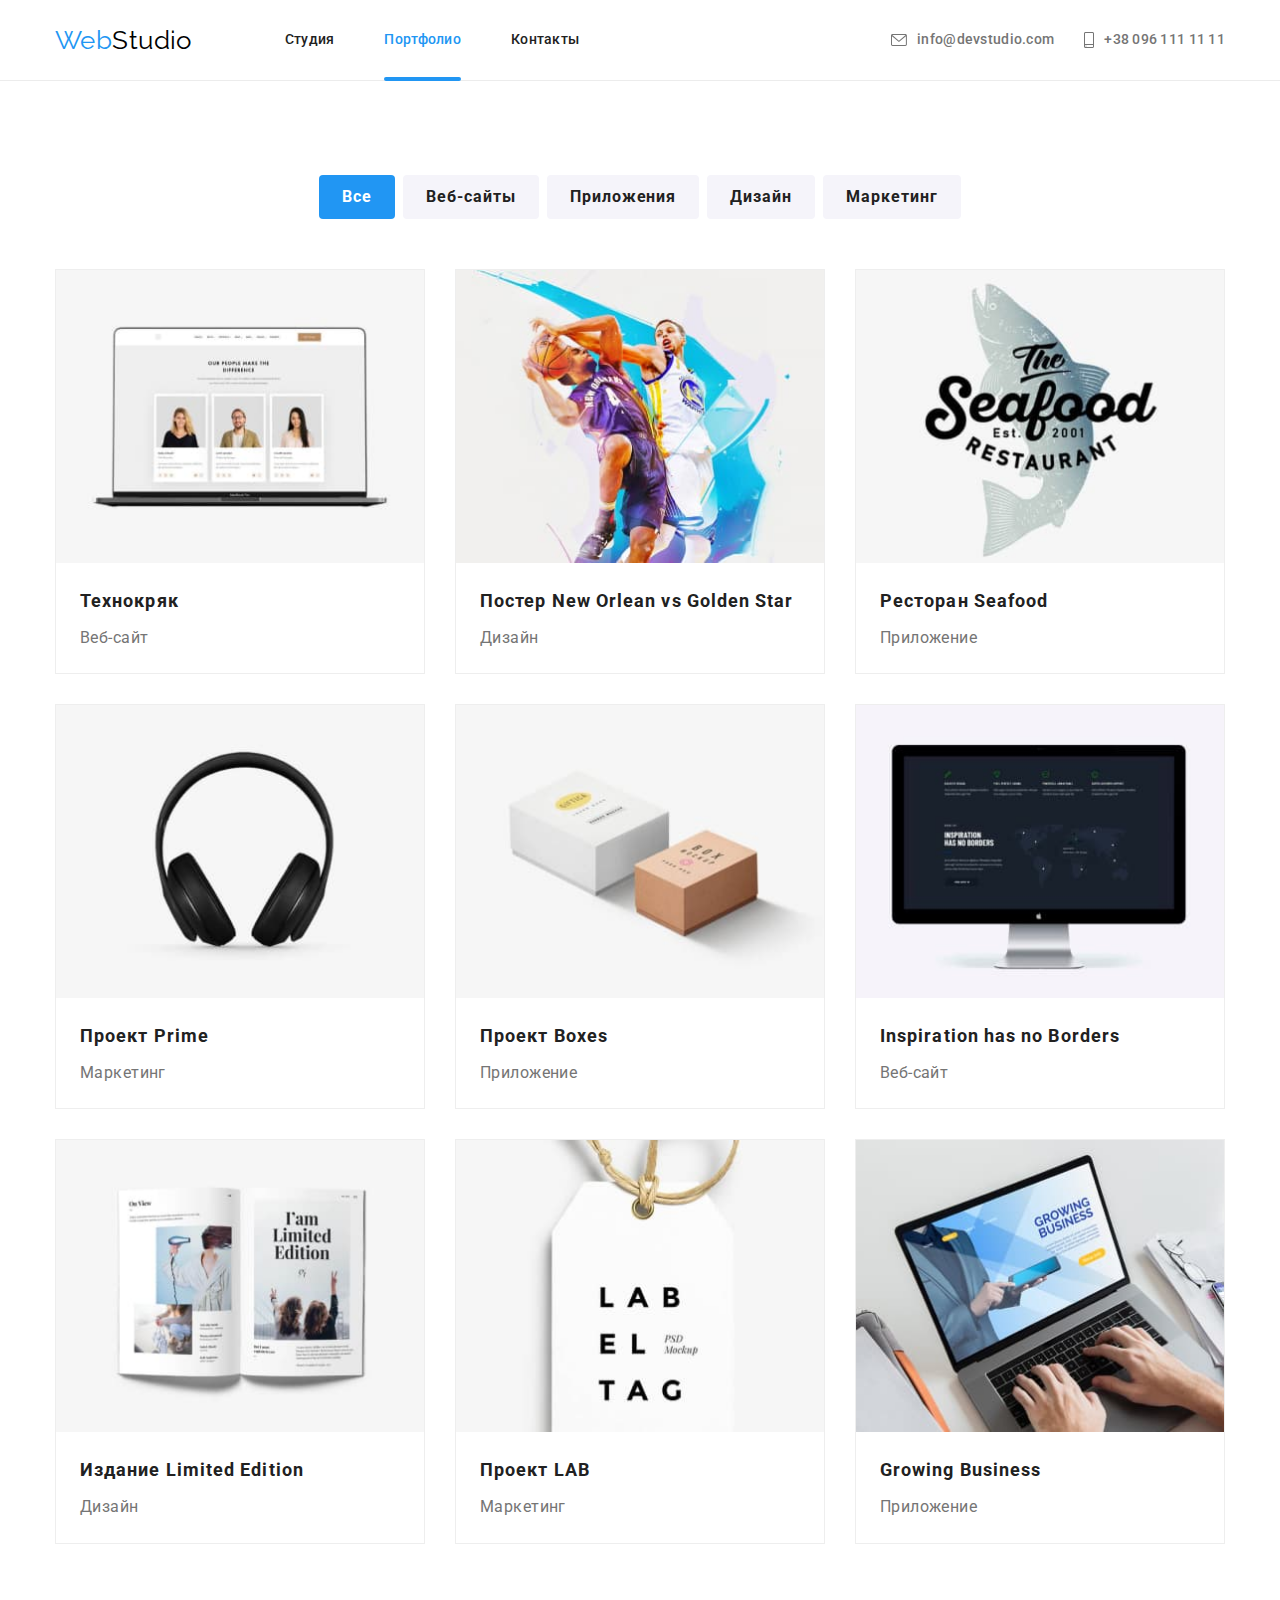
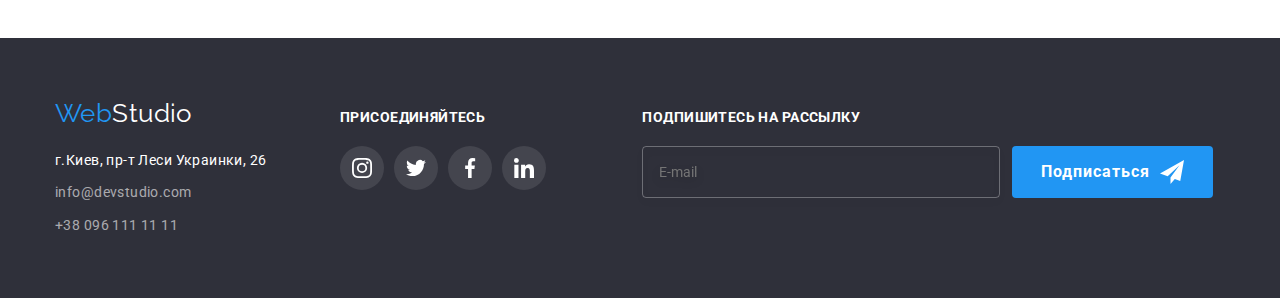
==== commit 37dcf048: "add markup BEM" ====
--- a/portfolio.html
+++ b/portfolio.html
@@ -70,240 +70,247 @@
      </ul>
    </div>
  </header>
+
     <!-- Main -->
+
     <main>
       <section class="section">
         <div class="container">
           <h1 class="visually-hidden">Портфолио</h1>
-          <ul class="btn-list list">
-            <li class="item">
-              <button type="button" class="btn current">Все</button>
-            </li>
-            <li class="item">
-              <button type="button" class="btn">Веб-сайты</button>
-            </li>
-            <li class="item">
-              <button type="button" class="btn">Приложения</button>
-            </li>
-            <li class="item">
-              <button type="button" class="btn">Дизайн</button>
-            </li>
-            <li class="item">
-              <button type="button" class="btn">Маркетинг</button>
+
+         <!-- Button list -->
+
+          <ul class="button__list list">
+            <li class="button__item">
+              <button type="button" class="button button__portfolio button--current">Все</button>
+            </li>
+            <li class="button__item">
+              <button type="button" class="button button__portfolio">Веб-сайты</button>
+            </li>
+            <li class="button__item">
+              <button type="button" class="button button__portfolio">Приложения</button>
+            </li>
+            <li class="button__item">
+              <button type="button" class="button button__portfolio">Дизайн</button>
+            </li>
+            <li class="button__item">
+              <button type="button" class="button button__portfolio">Маркетинг</button>
             </li>
           </ul>
 
-          <ul class="work-list list">
-            <li class="work-item">
-              <a href="" class="link">
-                <div class="work-thumb">
+          <ul class="work__list list">
+            <li class="work__item">
+              <a href="" class="link">
+                <div class="work-wrap">
                   <img
                     src="./images/images-page2/img1.jpg"
                     alt="Изображение сайта на экране ноутбука"
                   />
-                  <div class="thumb-text-box">
-                    <p class="work-thumb-text">
-                      Ресурс предлагает комплексные предложения с разным уровнем
-                      функционала и сервисов. Все это позволит посетителю
-                      получить исчерпывающие сведения о компании или частном
-                      лице.
-                    </p>
-                  </div>
-                </div>
-                <h3 class="title">Технокряк</h3>
-                <p class="text">Веб-сайт</p>
-              </a>
-            </li>
-            <li class="work-item">
-              <a href="" class="link">
-                <div class="work-thumb">
+                  <div class="thumb">
+                    <p class="thumb__description">
+                      Ресурс предлагает комплексные предложения с разным уровнем
+                      функционала и сервисов. Все это позволит посетителю
+                      получить исчерпывающие сведения о компании или частном
+                      лице.
+                    </p>
+                  </div>
+                </div>
+                <h3 class="work__subtitle">Технокряк</h3>
+                <p class="work__text">Веб-сайт</p>
+              </a>
+            </li>
+            <li class="work__item">
+              <a href="" class="link">
+                <div class="work-wrap">
                   <img
                     src="./images/images-page2/img2.jpg"
                     alt="Два парня играют в баскетбол"
                   />
-                  <div class="thumb-text-box">
-                    <p class="work-thumb-text">
-                      Ресурс предлагает комплексные предложения с разным уровнем
-                      функционала и сервисов. Все это позволит посетителю
-                      получить исчерпывающие сведения о компании или частном
-                      лице.
-                    </p>
-                  </div>
-                </div>
-                <h3 class="title">Постер New Orlean vs Golden Star</h3>
-                <p class="text">Дизайн</p>
-              </a>
-            </li>
-            <li class="work-item">
-              <a href="" class="link">
-                <div class="work-thumb">
+                  <div class="thumb">
+                    <p class="thumb__description">
+                      Ресурс предлагает комплексные предложения с разным уровнем
+                      функционала и сервисов. Все это позволит посетителю
+                      получить исчерпывающие сведения о компании или частном
+                      лице.
+                    </p>
+                  </div>
+                </div>
+                <h3 class="work__subtitle ">Постер New Orlean vs Golden Star</h3>
+                <p class="work__text">Дизайн</p>
+              </a>
+            </li>
+            <li class="work__item">
+              <a href="" class="link">
+                <div class="work-wrap">
                   <img
                     src="./images/images-page2/img3.jpg"
                     alt="Название ресторана на фоне рыбы"
                   />
-                  <div class="thumb-text-box">
-                    <p class="work-thumb-text">
-                      Ресурс предлагает комплексные предложения с разным уровнем
-                      функционала и сервисов. Все это позволит посетителю
-                      получить исчерпывающие сведения о компании или частном
-                      лице.
-                    </p>
-                  </div>
-                </div>
-                <h3 class="title">Ресторан Seafood</h3>
-                <p class="text">Приложение</p>
-              </a>
-            </li>
-            <li class="work-item">
-              <a href="" class="link">
-                <div class="work-thumb">
+                  <div class="thumb">
+                    <p class="thumb__description">
+                      Ресурс предлагает комплексные предложения с разным уровнем
+                      функционала и сервисов. Все это позволит посетителю
+                      получить исчерпывающие сведения о компании или частном
+                      лице.
+                    </p>
+                  </div>
+                </div>
+                <h3 class="work__subtitle">Ресторан Seafood</h3>
+                <p class="work__text">Приложение</p>
+              </a>
+            </li>
+            <li class="work__item">
+              <a href="" class="link">
+                <div class="work-wrap">
                   <img
                     src="./images/images-page2/img4.jpg"
                     alt="Картинка наушников"
                   />
-                  <div class="thumb-text-box">
-                    <p class="work-thumb-text">
-                      Ресурс предлагает комплексные предложения с разным уровнем
-                      функционала и сервисов. Все это позволит посетителю
-                      получить исчерпывающие сведения о компании или частном
-                      лице.
-                    </p>
-                  </div>
-                </div>
-                <h3 class="title">Проект Prime</h3>
-                <p class="text">Маркетинг</p>
-              </a>
-            </li>
-            <li class="work-item">
-              <a href="" class="link">
-                <div class="work-thumb">
+                  <div class="thumb">
+                    <p class="thumb__description">
+                      Ресурс предлагает комплексные предложения с разным уровнем
+                      функционала и сервисов. Все это позволит посетителю
+                      получить исчерпывающие сведения о компании или частном
+                      лице.
+                    </p>
+                  </div>
+                </div>
+                <h3 class="work__subtitle">Проект Prime</h3>
+                <p class="work__text">Маркетинг</p>
+              </a>
+            </li>
+            <li class="work__item">
+              <a href="" class="link">
+                <div class="work-wrap">
                   <img src="./images/images-page2/img5.jpg" alt="Две коробки" />
-                  <div class="thumb-text-box">
-                    <p class="work-thumb-text">
-                      Ресурс предлагает комплексные предложения с разным уровнем
-                      функционала и сервисов. Все это позволит посетителю
-                      получить исчерпывающие сведения о компании или частном
-                      лице.
-                    </p>
-                  </div>
-                </div>
-                <h3 class="title">Проект Boxes</h3>
-                <p class="text">Приложение</p>
-              </a>
-            </li>
-            <li class="work-item">
-              <a href="" class="link">
-                <div class="work-thumb">
+                  <div class="thumb">
+                    <p class="thumb__description">
+                      Ресурс предлагает комплексные предложения с разным уровнем
+                      функционала и сервисов. Все это позволит посетителю
+                      получить исчерпывающие сведения о компании или частном
+                      лице.
+                    </p>
+                  </div>
+                </div>
+                <h3 class="work__subtitle">Проект Boxes</h3>
+                <p class="work__text">Приложение</p>
+              </a>
+            </li>
+            <li class="work__item">
+              <a href="" class="link">
+                <div class="work-wrap">
                   <img
                     src="./images/images-page2/img6.jpg"
                     alt="Изображение монитора"
                   />
-                  <div class="thumb-text-box">
-                    <p class="work-thumb-text">
-                      Ресурс предлагает комплексные предложения с разным уровнем
-                      функционала и сервисов. Все это позволит посетителю
-                      получить исчерпывающие сведения о компании или частном
-                      лице.
-                    </p>
-                  </div>
-                </div>
-                <h3 class="title">Inspiration has no Borders</h3>
-                <p class="text">Веб-сайт</p>
-              </a>
-            </li>
-            <li class="work-item">
-              <a href="" class="link">
-                <div class="work-thumb">
+                  <div class="thumb">
+                    <p class="thumb__description">
+                      Ресурс предлагает комплексные предложения с разным уровнем
+                      функционала и сервисов. Все это позволит посетителю
+                      получить исчерпывающие сведения о компании или частном
+                      лице.
+                    </p>
+                  </div>
+                </div>
+                <h3 class="work__subtitle">Inspiration has no Borders</h3>
+                <p class="work__text">Веб-сайт</p>
+              </a>
+            </li>
+            <li class="work__item">
+              <a href="" class="link">
+                <div class="work-wrap">
                   <img
                     src="./images/images-page2/img7.jpg"
                     alt="Книга в развернутом виде"
                   />
-                  <div class="thumb-text-box">
-                    <p class="work-thumb-text">
-                      Ресурс предлагает комплексные предложения с разным уровнем
-                      функционала и сервисов. Все это позволит посетителю
-                      получить исчерпывающие сведения о компании или частном
-                      лице.
-                    </p>
-                  </div>
-                </div>
-                <h3 class="title">Издание Limited Edition</h3>
-                <p class="text">Дизайн</p>
-              </a>
-            </li>
-            <li class="work-item">
-              <a href="" class="link">
-                <div class="work-thumb">
+                  <div class="thumb">
+                    <p class="thumb__description">
+                      Ресурс предлагает комплексные предложения с разным уровнем
+                      функционала и сервисов. Все это позволит посетителю
+                      получить исчерпывающие сведения о компании или частном
+                      лице.
+                    </p>
+                  </div>
+                </div>
+                <h3 class="work__subtitle">Издание Limited Edition</h3>
+                <p class="work__text">Дизайн</p>
+              </a>
+            </li>
+            <li class="work__item">
+              <a href="" class="link">
+                <div class="work-wrap">
                   <img
                     src="./images/images-page2/img8.jpg"
                     alt="Картонная бирка"
                   />
-                  <div class="thumb-text-box">
-                    <p class="work-thumb-text">
-                      Ресурс предлагает комплексные предложения с разным уровнем
-                      функционала и сервисов. Все это позволит посетителю
-                      получить исчерпывающие сведения о компании или частном
-                      лице.
-                    </p>
-                  </div>
-                </div>
-                <h3 class="title">Проект LAB</h3>
-                <p class="text">Маркетинг</p>
-              </a>
-            </li>
-            <li class="work-item">
-              <a href="" class="link">
-                <div class="work-thumb">
+                  <div class="thumb">
+                    <p class="thumb__description">
+                      Ресурс предлагает комплексные предложения с разным уровнем
+                      функционала и сервисов. Все это позволит посетителю
+                      получить исчерпывающие сведения о компании или частном
+                      лице.
+                    </p>
+                  </div>
+                </div>
+                <h3 class="work__subtitle">Проект LAB</h3>
+                <p class="work__text">Маркетинг</p>
+              </a>
+            </li>
+            <li class="work__item">
+              <a href="" class="link">
+                <div class="work-wrap">
                   <img
                     src="./images/images-page2/img9.jpg"
                     alt="Мужские руки набирают текст на клавиатуре компьютера"
                   />
-                  <div class="thumb-text-box">
-                    <p class="work-thumb-text">
-                      Ресурс предлагает комплексные предложения с разным уровнем
-                      функционала и сервисов. Все это позволит посетителю
-                      получить исчерпывающие сведения о компании или частном
-                      лице.
-                    </p>
-                  </div>
-                </div>
-                <h3 class="title">Growing Business</h3>
-                <p class="text">Приложение</p>
+                  <div class="thumb">
+                    <p class="thumb__description">
+                      Ресурс предлагает комплексные предложения с разным уровнем
+                      функционала и сервисов. Все это позволит посетителю
+                      получить исчерпывающие сведения о компании или частном
+                      лице.
+                    </p>
+                  </div>
+                </div>
+                <h3 class="work__subtitle">Growing Business</h3>
+                <p class="work__text">Приложение</p>
               </a>
             </li>
           </ul>
         </div>
       </section>
     </main>
-    <!--Подвал сайта-->
+    <!--FOOTER-->
 
     <footer class="section footer">
-      <div class="container footer-container">
-        <div class="address-block">
-          <a href="" class="logo-footer link"
+      <div class="container">
+        <div class="footer__item">
+          <a href="" class="logo footer__logo link"
             ><span class="logo__first-word">Web</span>Studio</a
           >
 
           <!-- ADDRESS -->
 
-          <address>
-            <ul class="address-list list">
-              <li class="item address">
+          <address class="address">
+            <ul class="address__list list">
+              <li class="address__item">
                 <a
                   href="https://goo.gl/maps/piqngm7oDQpEDh6u6"
                   target="_blank"
                   rel="noopener nofollow noreferrer"
-                  class="link"
+                  class="address--color link"
                   >г.Киев, пр-т Леси Украинки, 26</a
                 >
               </li>
-              <li class="item contacts-footer">
-                <a href="mailto:info@devstudio.com" class="link"
+              <li class="address__item">
+                <a href="mailto:info@devstudio.com" class="address__link link"
                   >info@devstudio.com</a
                 >
               </li>
-              <li class="item contacts-footer">
-                <a href="tel:+380961111111" class="link">+38 096 111 11 11</a>
+              <li class="address__item">
+                <a href="tel:+380961111111" class="address__link link"
+                  >+38 096 111 11 11</a
+                >
               </li>
             </ul>
           </address>
@@ -311,49 +318,65 @@
 
         <!-- JOIN -->
 
-        <div class="footer-box">
-          <p class="footer-join">присоединяйтесь</p>
-          <ul class="social-list list">
-            <li class="social-item">
+        <div class="footer__item footer__item--margin">
+          <p class="footer-subtitle">присоединяйтесь</p>
+          <ul class="social__list list">
+            <li class="social__item">
               <a
                 href=""
-                class="social-icon social-icon-bgc"
+                class="social__link social__link--bgc link"
                 aria-label="Ссылка на Instagram"
               >
-                <svg class="icon icon-color">
+                <svg
+                  class="social__icon social__icon--color"
+                  width="20"
+                  height="20"
+                >
                   <use href="./images/icon-svg/icons.svg#icon-instagram"></use>
                 </svg>
               </a>
             </li>
-            <li class="social-item">
+            <li class="social__item">
               <a
                 href=""
-                class="social-icon social-icon-bgc"
+                class="social__link social__link--bgc link"
                 aria-label="Ссылка на Twitter"
               >
-                <svg class="icon icon-color">
+                <svg
+                  class="social__icon social__icon--color"
+                  width="20"
+                  height="20"
+                >
                   <use href="./images/icon-svg/icons.svg#icon-twitter"></use>
                 </svg>
               </a>
             </li>
-            <li class="social-item">
+            <li class="social__item">
               <a
                 href=""
-                class="social-icon social-icon-bgc"
+                class="social__link social__link--bgc link"
                 aria-label="Ссылка на Facebook"
               >
-                <svg class="icon icon-color">
+                <svg
+                  class="social__icon social__icon--color"
+                  width="20"
+                  height="20"
+                >
                   <use href="./images/icon-svg/icons.svg#icon-facebook"></use>
                 </svg>
               </a>
             </li>
-            <li class="social-item">
+            <li class="social__item">
               <a
                 href=""
-                class="social-icon social-icon-bgc"
+                class="social__link social__link--bgc link"
                 aria-label="Ссылка на Linkedin"
               >
-                <svg class="icon icon-color">
+                <svg
+                  class="social__icon social__icon--color"
+                  width="20"
+                  height="20"
+                >
                   <use href="./images/icon-svg/icons.svg#icon-linkedin"></use>
                 </svg>
               </a>
@@ -361,132 +384,30 @@
           </ul>
         </div>
 
-        <!-- FORM -->
-
-        <form class="form form-footer">
-          <p class="footer-join">Подпишитесь на рассылку</p>
-          <div class="form-footer-box">
-            <label class="form-footer-label"></label>
-            <input
-              class="form-footer-input"
-              type="email"
-              name="email"
-              placeholder="E-mail"
-            />
-            <button type="submit" class="button form-footer-button">
-              Подписаться
-              <svg class="form-footer-icon" width="24" height="24">
-                <use href="./images/icon-svg/icons.svg#icon-telegram"></use>
-              </svg>
-            </button>
+        <!--FOOTER FORM -->
+
+        <form class="form footer-form footer__item">
+          <p class="footer-subtitle">Подпишитесь на рассылку</p>
+          <div class="form-wrap">
+            <label class="footer-form__label">
+              <input
+                class="footer-form__input"
+                type="email"
+                name="email"
+                placeholder="E-mail"
+              />
+              <button type="submit" class="button footer-form__button">
+                Подписаться
+                <svg class="footer-form__icon" width="24" height="24">
+                  <use href="./images/icon-svg/icons.svg#icon-telegram"></use>
+                </svg>
+              </button>
+            </label>
           </div>
         </form>
       </div>
     </footer>
 
-    <!-- MODAL WINDOW -->
-
-    <div class="backdrop is-hidden" data-modal>
-      <div class="modal">
-        <button data-modal-close class="modal-button">
-          <svg class="modal-button-icon" width="18" height="18">
-            <use href="./images/icon-svg/icons.svg#icon-close-black"></use>
-          </svg>
-        </button>
-        <h2 class="modal-subtitle">Оставьте свои данные, мы вам перезвоним</h2>
-        <form class="form form-registration">
-          <div class="form-field">
-            <label class="form-field-label" for="name"
-              ><span class="form-field-span">Имя</span>
-            </label>
-            <div class="form-input-box">
-              <input
-                class="form-field-input"
-                type="text"
-                id="name"
-                name="name"
-              />
-              <span class="form-input-icon">
-                <svg width="18" height="18">
-                  <use href="./images/icon-svg/icons.svg#icon-person"></use>
-                </svg>
-              </span>
-            </div>
-          </div>
-
-          <div class="form-field">
-            <label class="form-field-label" for="tel"
-              ><span class="form-field-span">Телефон</span>
-            </label>
-            <div class="form-input-box">
-              <input
-                class="form-field-input"
-                type="tel"
-                id="tel"
-                name="telephone"
-              />
-              <span class="form-input-icon">
-                <svg width="18" height="18">
-                  <use href="./images/icon-svg/icons.svg#icon-phone"></use>
-                </svg>
-              </span>
-            </div>
-          </div>
-
-          <div class="form-field">
-            <label class="form-field-label" for="email"
-              ><span class="form-field-span">Почта</span>
-            </label>
-            <div class="form-input-box">
-              <input
-                class="form-field-input"
-                type="email"
-                id="email"
-                name="email"
-              />
-              <span class="form-input-icon">
-                <svg width="18" height="18">
-                  <use href="./images/icon-svg/icons.svg#icon-email"></use>
-                </svg>
-              </span>
-            </div>
-          </div>
-
-          <div class="form-field form-field-message">
-            <label class="form-field-label" for="message">
-              <span class="form-field-span">Комментарий</span>
-            </label>
-            <textarea
-              class="form-field-textarea"
-              id="messade"
-              name="message"
-              placeholder="Введите текст"
-            ></textarea>
-          </div>
-
-          <div class="form-field-adreement">
-            <input
-              class="input"
-              id="agreement"
-              type="checkbox"
-              value="agreement"
-              name="agreement"
-            />
-            <label class="form-field-label" for="agreement">
-              <span class="form-field-span" class="modal-form-agreement"
-                >Соглашаюсь с рассылкой и принимаю
-                <a href="" class="form-field-label-link">Условия договора</a>
-              </span>
-            </label>
-          </div>
-
-          <button type="submit" class="button form-registration-button">
-            Отправить
-          </button>
-        </form>
-      </div>
-    </div>
-
     <script src="./js/form.js"></script>
   </body>
 </html>
--- a/css/styles.css
+++ b/css/styles.css
@@ -89,8 +89,19 @@
   padding-top: 94px;
 }
 
-.section.no-padding {
-  padding-top: 0;
+.section-title {
+  margin-bottom: 50px;
+
+  font-size: 36px;
+  line-height: 1.16;
+  text-align: center;
+}
+
+.subtitle {
+  font-size: 14px;
+  line-height: 1.14;
+  letter-spacing: 0.03em;
+  text-transform: uppercase;
 }
 
 /*     HEADER     */
@@ -252,7 +263,7 @@
   background-repeat: no-repeat;
 }
 
-.hero-title {
+.hero__title {
   width: 696px;
   margin-left: auto;
   margin-right: auto;
@@ -267,18 +278,16 @@
   text-transform: uppercase;
 }
 
-.button,
-.btn {
+/*   button   */
+
+.button {
   display: inline-flex;
   align-items: center;
 
-  padding: 10px 32px;
   border-radius: 4px;
   border: 1px solid transparent;
   box-shadow: 0px 4px 4pxrgba (0, 0, 0, 0.15);
 
-  background-color: var(--accent-color);
-  color: var(--primary-white-color);
   font-family: inherit;
   font-weight: 700;
   font-size: 16px;
@@ -288,80 +297,83 @@
   cursor: pointer;
 
   transform: scale(1);
-  transition: transform 250ms var(--animation-timing-function);
+  transition: box-shadow 250ms var(--animation-timing-function),
+    color 250ms var(--animation-timing-function),
+    background-color 250ms var(--animation-timing-function);
 }
 
 .button:hover,
 .button:focus {
+  box-shadow: 0px 2px 2px 0px rgba(0, 0, 0, 0.12),
+    0px 1px 2px 0px rgba(0, 0, 0, 0.08), 0px 3px 1px 0px rgba(0, 0, 0, 0.1);
+  background-color: var(--accent-color);
+  color: var(--primary-white-color);
   transform: scale(1.05);
 }
 
+.hero__button {
+  padding: 10px 32px;
+  background-color: var(--accent-color);
+  color: var(--primary-white-color);
+}
+
 /* Features */
 
-.features-list {
-  display: flex;
-}
-
-.icon-box {
+.features {
+  display: flex;
+  height: 251px;
+}
+
+.features__list {
+  display: flex;
+  gap: 30px;
+}
+.features__item {
+  width: 270px;
+}
+
+.features__box {
   display: flex;
   justify-content: center;
   align-items: center;
   margin-bottom: 30px;
-
   height: 120px;
 
   background-color: var(--background-color);
 }
 
-.icon-features {
+.features__icon {
   width: 70px;
   height: 70px;
 }
 
-.features-list .item + .item {
-  margin-left: 30px;
-}
-
-.features-list .title {
+.features__subtitle {
   margin-bottom: 10px;
 
   color: var(--primary-text-color);
-  font-size: 14px;
-  line-height: 1.14;
-  text-transform: uppercase;
-}
-
-.features-list .text {
+}
+
+.features__text {
   color: var(--secondary-color);
   line-height: 1.7;
 }
 
-/* Team */
-
-.job-list {
-  display: flex;
-}
-.job-item {
+/* ABOUT */
+
+.about {
+  padding-top: 0;
+}
+
+.about__list {
+  display: flex;
+  gap: 30px;
+}
+
+.about__item {
   position: relative;
 }
 
-.job-item + .job-item {
-  margin-left: 30px;
-}
-
-.section.bgc {
-  background-color: var(--background-color);
-}
-
-.section-title {
-  margin-bottom: 50px;
-
-  font-size: 36px;
-  line-height: 1.16;
-  text-align: center;
-}
-
-.job-subtitle {
+.about__subtitle {
   position: absolute;
   bottom: 0;
   left: 0;
@@ -370,40 +382,36 @@
   padding-top: 27px;
   padding-bottom: 27px;
 
-  font-weight: 700;
-  font-size: 14px;
-  line-height: 1.14;
   text-align: center;
-  letter-spacing: 0.03em;
-  text-transform: uppercase;
 
   color: var(--primary-white-color);
   background-color: rgba(47, 48, 58, 0.8);
 }
 
-/* НАША КОМАНДА*/
-
-.team-list {
-  display: flex;
-}
-
-.team-list .item + .item {
-  margin-left: 30px;
-}
-
-.team-list .item {
+/* TEAM */
+
+.section--bgc {
+  background-color: var(--background-color);
+}
+
+.team__list {
+  display: flex;
+  gap: 30px;
+}
+
+.team__item {
   background-color: var(--primary-white-color);
   box-shadow: 0px 2px 1px 0px rgba(0, 0, 0, 0.2),
     0px 1px 1px 0px rgba(0, 0, 0, 0.14), 0px 1px 3px 0px rgba(0, 0, 0, 0.12);
   border-radius: 0px 0px 4px 4px;
 }
 
-.team-box {
+.team__box {
   padding: 30px 32px;
   text-align: center;
 }
 
-.team-list .title {
+.team__subtitle {
   margin-bottom: 10px;
 
   color: var(--primary-text-color);
@@ -412,7 +420,7 @@
   line-height: 1.18;
 }
 
-.team-list .text {
+.team__text {
   margin-bottom: 16px;
 
   color: var(--secondary-color);
@@ -422,16 +430,17 @@
 
 /* Social networks */
 
-.social-list {
-  display: flex;
-}
-
-.social-item {
+.social__list {
+  display: flex;
+  gap: 10px;
+}
+
+.social__item {
   width: 44px;
   height: 44px;
 }
 
-.social-icon {
+.social__link {
   display: flex;
   justify-content: center;
   align-items: center;
@@ -446,38 +455,35 @@
     background-color 250ms var(--animation-timing-function);
 }
 
-.social-icon:hover,
-.social-icon:focus {
+.social__link:hover,
+.social__link:focus {
   color: var(--primary-white-color);
   background-color: var(--accent-color);
 }
 
-.icon {
+.social__icon {
   fill: currentColor;
   width: 20px;
   height: 20px;
 }
 
-.social-icon-bgc {
+.social__link--bgc {
   color: var(--primary-white-color);
   background-color: rgb(255, 255, 255, 0.1);
 }
 
-.icon.icon-color {
+.social__icon--color {
   fill: currentColor;
 }
 
-.social-list .social-item + .social-item {
-  margin-left: 10px;
-}
-
-/*Clients*/
-
-.clients-list {
-  display: flex;
-}
-
-.clients-item {
+/* CLIENTS */
+
+.clients__list {
+  display: flex;
+  gap: 30px;
+}
+
+.clients__item {
   display: inline-flex;
   justify-content: center;
   align-items: center;
@@ -494,14 +500,14 @@
     transform 250ms var(--animation-timing-function);
 }
 
-.clients-item:hover,
-.clients-item:focus {
+.clients__item:hover,
+.clients__item:focus {
   color: var(--accent-color);
   border-color: var(--accent-color);
   transform: scale(1.1, 1.1);
 }
 
-.clients-icon {
+.clients__link {
   display: flex;
   justify-content: center;
   align-items: center;
@@ -511,55 +517,42 @@
   height: 60px;
 }
 
-.client {
+.clients__icon {
   fill: currentColor;
 }
 
-.clients-list .clients-item + .clients-item {
-  margin-left: 30px;
-}
-
-/* Work */
-
-.btn {
+/* Button list */
+
+.button__list {
+  display: flex;
+  justify-content: center;
+  margin-bottom: 50px;
+  gap: 8px;
+}
+
+.button__portfolio {
   background-color: var(--background-color);
   color: var(--primary-text-color);
-}
-
-.btn-list {
-  display: flex;
-  justify-content: center;
-  margin-bottom: 50px;
-}
-
-.btn-list .item + .item {
-  margin-left: 8px;
-}
-
-.btn {
   padding: 6px 22px;
   transition: box-shadow 250ms var(--animation-timing-function),
     color 250ms var(--animation-timing-function),
     background-color 250ms var(--animation-timing-function);
 }
 
-.btn.current,
-.btn:hover,
-.btn:focus {
-  box-shadow: 0px 2px 2px 0px rgba(0, 0, 0, 0.12),
-    0px 1px 2px 0px rgba(0, 0, 0, 0.08), 0px 3px 1px 0px rgba(0, 0, 0, 0.1);
+.button--current {
+  color: var(--primary-white-color);
   background-color: var(--accent-color);
-  color: var(--primary-white-color);
-  transform: scale(1.05);
-}
-
-.work-list {
+}
+
+/* Work */
+
+.work__list {
   display: flex;
   flex-wrap: wrap;
   gap: 30px;
 }
 
-.work-item {
+.work__item {
   width: calc((100% - 60px) / 3);
 
   background-color: var(--primary-white-color);
@@ -569,39 +562,18 @@
     border 250ms var(--animation-timing-function);
 }
 
-.work-item:hover,
-.work-item:focus {
+.work__item:hover,
+.work__item:focus {
   box-shadow: 1px 4px 6px 0 rgba(0, 0, 0, 0.16), 0 4px 4px 0 rgba(0, 0, 0, 0.06),
     0 1px 1px 0 rgba(0, 0, 0, 0.12);
 }
 
-.work-list .title {
-  padding-top: 20px;
-  padding-left: 24px;
-  margin-bottom: 4px;
-
-  color: var(--primary-text-color);
-  font-size: 18px;
-  line-height: 2;
-  letter-spacing: 0.06em;
-}
-
-.work-list .text {
-  padding-bottom: 20px;
-  padding-left: 24px;
-  margin-bottom: 0;
-
-  color: var(--secondary-color);
-  font-size: 16px;
-  line-height: 1.9;
-}
-
-.work-thumb {
+.work-wrap {
   position: relative;
   overflow: hidden;
 }
 
-.thumb-text-box {
+.thumb {
   position: absolute;
   bottom: 0;
   left: 0;
@@ -620,12 +592,7 @@
     transform 250ms var(--animation-timing-function);
 }
 
-.work-item:hover .thumb-text-box {
-  opacity: 1;
-  transform: translateY(0);
-}
-
-.work-thumb-text {
+.thumb__description {
   margin-bottom: 0;
   padding: 63px 24px;
   font-size: 18px;
@@ -635,63 +602,88 @@
   color: var(--primary-white-color);
 }
 
-/* Footer */
+.work__item:hover .thumb {
+  opacity: 1;
+  transform: translateY(0);
+}
+
+.work__subtitle {
+  padding-top: 20px;
+  padding-left: 24px;
+  margin-bottom: 4px;
+
+  color: var(--primary-text-color);
+  font-size: 18px;
+  line-height: 2;
+  letter-spacing: 0.06em;
+}
+
+.work__text {
+  padding-bottom: 20px;
+  padding-left: 24px;
+  margin-bottom: 0;
+
+  color: var(--secondary-color);
+  font-size: 16px;
+  line-height: 1.9;
+}
+
+/* FOOTER */
 
 .footer {
   padding-top: 60px;
   padding-bottom: 60px;
 }
 
-.footer-container {
-  display: flex;
-  justify-content: flex-start;
-  align-items: flex-start;
-}
-
-.address-block {
-  display: inline-block;
+.footer__item {
+  display: inline-flex;
+  flex-direction: column;
   margin-right: 70px;
 }
 
-.logo-footer {
+.footer__logo {
+  display: block;
+  margin-bottom: 20px;
+
   color: var(--primary-white-color);
   font-family: Raleway, sans-serif;
   font-size: 26px;
   line-height: 1.19;
 }
 
-.logo-footer {
+/* ADDRESS  */
+
+.address {
+  display: flex;
+  flex-direction: column;
+}
+
+.address__list {
   display: block;
-  margin-bottom: 20px;
-}
-
-.address .link {
-  color: var(--primary-white-color);
-  line-height: 1.7;
-}
-
-.contacts-footer a {
+}
+
+.address__item:not(:last-child) {
+  margin-bottom: 9px;
+}
+
+.address__link {
   color: rgb(255, 255, 255, 0.6);
   font-style: normal;
   line-height: 1.7;
 }
 
-.address-list .item {
-  display: block;
-}
-
-.address-list .item:not(:last-child) {
-  margin-bottom: 9px;
+.address--color {
+  color: var(--primary-white-color);
+  line-height: 1.7;
 }
 
 /* JOIN */
 
-.footer-box {
-  display: inline-block;
+.footer__item--margin {
   margin-right: 93px;
 }
 
-.footer-join {
+.footer-subtitle {
   padding-top: 12px;
   margin-bottom: 20px;
   font-weight: 700;
@@ -705,20 +697,23 @@
 
 /* FOOTER FORM */
 
-.form-footer {
-  display: inline-flex;
-  flex-direction: column;
-}
-
-.form-footer-box {
+.footer-form {
+  margin-right: 0;
+}
+
+.form-wrap {
   display: flex;
   margin-left: auto;
 }
 
-.form-footer-input {
+.footer-form__label {
+  display: flex;
+  gap: 12px;
+}
+
+.footer-form__input {
   width: 358px;
   padding: 15px 16px;
-  margin-right: 12px;
 
   font: inherit;
   color: rgba(255, 255, 255, 0.6);
@@ -730,16 +725,19 @@
   translate: border 250ms var(--animation-timing-function);
 }
 
-.form-footer-input:focus {
+.footer-form__input:focus {
   border-color: var(--accent-color);
 }
 
-.form-footer-button {
+.footer-form__button {
   padding: 10px 28px;
   gap: 10px;
-}
-
-.form-footer-icon {
+
+  background-color: var(--accent-color);
+  color: var(--primary-white-color);
+}
+
+.footer-form__icon {
   fill: currentColor;
 }
 
@@ -773,7 +771,7 @@
   background-color: var(--primary-white-color);
 }
 
-.modal-button {
+.button-close {
   position: absolute;
   top: 8px;
   right: 8px;
@@ -795,23 +793,18 @@
     transform 250ms var(--animation-timing-function);
 }
 
-.modal-button:hover {
+.button-close:hover {
   color: var(--accent-color);
   transform: scale(1.05);
 }
 
-.modal-button-icon {
+.button-close__icon {
   fill: currentColor;
 }
 
-.modal-subtitle {
-  font-weight: 700;
+.modal__title {
   font-size: 20px;
   line-height: 1.15;
-  text-align: center;
-  letter-spacing: 0.03em;
-
-  color: var(--primary-text-color);
 }
 
 .form-registration {
@@ -828,18 +821,19 @@
   margin-bottom: 10px;
 }
 
-.form-field-label {
+.form-field__label {
   margin-bottom: 4px;
 }
 
-.form-field-label:last-child {
+.form-field__label:last-child {
   margin-bottom: 0;
 }
-.form-input-box {
+
+.input-wrap {
   position: relative;
 }
 
-.form-field-input {
+.form-field__input {
   width: 100%;
 
   padding: 11px 12px 11px 42px;
@@ -851,23 +845,23 @@
   transform: border 250ms var(--animation-timing-function);
 }
 
-.form-field-input:focus {
+.form-field__input:focus {
   outline: transparent;
   border-color: var(--accent-color);
 }
 
-.form-field-input:focus + .form-input-icon {
+.form-field__input:focus + .form-field__icon {
   fill: var(--accent-color);
 }
 
-.form-input-icon {
+.form-field__icon {
   position: absolute;
   top: 50%;
   left: 15px;
   transform: translateY(-50%);
 }
 
-.form-field-span {
+.form-field__text {
   font-size: 12px;
   line-height: 1.16;
   letter-spacing: 0.01em;
@@ -876,53 +870,48 @@
   cursor: pointer;
 }
 
-.form-field-message {
+.textarea {
   margin-bottom: 20px;
 }
 
-.form-field-textarea::placeholder {
+.form-field__textarea::placeholder {
   font-size: 14px;
   line-height: 1.14;
   letter-spacing: 0.01em;
   color: rgba(117, 117, 117, 0.5);
 }
 
-.form-field-textarea {
+.form-field__textarea {
   height: 120px;
   padding: 12px 16px;
   font: inherit;
   border: 1px solid rgba(33, 33, 33, 0.2);
   border-radius: 4px;
-
   resize: none;
 
   transform: border 250ms var(--animation-timing-function);
 }
 
-.form-field-textarea:focus {
+.form-field__textarea:focus {
   outline: transparent;
   border-color: var(--accent-color);
 }
 
-.form-field-label-link {
-  color: var(--accent-color);
-}
-
-.form-field-agreement {
+.agreement {
   margin-bottom: 30px;
 }
 
-.checkbox:checked + .custom-checkbox {
+.checkbox:checked + .checkbox__icon {
   outline-color: var(--accent-color);
   background-color: var(--accent-color);
 }
 
-.label-agreement {
+.agreement__label {
   display: inline-flex;
   gap: 10px;
 }
 
-.custom-checkbox {
+.checkbox__icon {
   width: 16px;
   height: 15px;
 
@@ -931,12 +920,18 @@
   border-radius: 2px;
 }
 
-.form-registration-button {
+.form-field__link {
+  color: var(--accent-color);
+}
+
+.registration-button {
+  background-color: var(--accent-color);
+  color: var(--primary-white-color);
   margin: 0 auto;
   padding: 10px 55px;
 }
 
-/* Скрытый заголовок */
+/* Visually-hidden */
 
 .visually-hidden {
   position: absolute;
